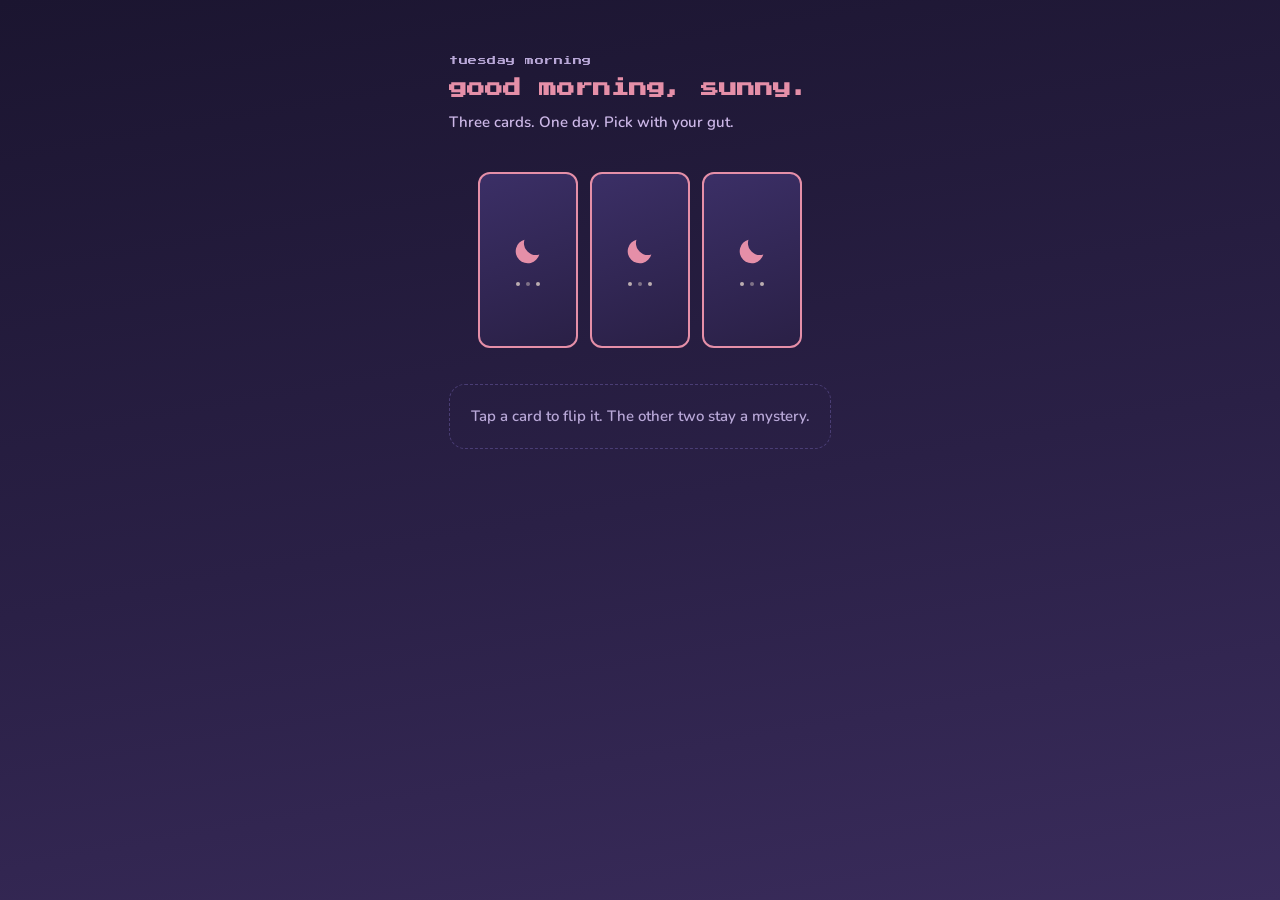
==== index.html @ acf89c97 "Step 1:static card picker" ====
<!doctype html>
<html lang="en">
<head>
  <meta charset="utf-8">
  <meta name="viewport" content="width=device-width, initial-scale=1">
  <title>Morning Card</title>
  <link rel="preconnect" href="https://fonts.googleapis.com">
  <link href="https://fonts.googleapis.com/css2?family=Nunito:wght@600;700;800&family=Press+Start+2P&display=swap" rel="stylesheet">
  <link rel="stylesheet" href="style.css">
</head>
<body>
  <main class="screen">

    <header class="greeting">
      <p class="label">tuesday morning</p>
      <h1 class="title">good morning, sunny.</h1>
      <p class="subtitle">Three cards. One day. Pick with your gut.</p>
    </header>

    <section class="cards" aria-label="Today's three cards">

      <button class="card" aria-label="Card 1, face down"
        data-name="The Slow Sun"
        data-message="Nothing has to be impressive today. A steady day beats a perfect one."
        data-nudge="Finish one real thing before noon, then see how you feel.">
        <span class="card-inner">
          <span class="face back">
            <svg width="34" height="34" viewBox="0 0 24 24" aria-hidden="true"><path d="M20 14.5A8.5 8.5 0 0 1 9.5 4 8.5 8.5 0 1 0 20 14.5z" fill="currentColor"/></svg>
            <span class="dots"><i></i><i></i><i></i></span>
          </span>
          <span class="face front">
            <svg width="46" height="46" viewBox="0 0 24 24" fill="none" stroke="currentColor" stroke-width="1.8" stroke-linecap="round" stroke-linejoin="round" aria-hidden="true"><circle cx="12" cy="12" r="4.5"/><path d="M12 2.5v2.5M12 19v2.5M2.5 12H5M19 12h2.5M5.3 5.3l1.8 1.8M16.9 16.9l1.8 1.8M5.3 18.7l1.8-1.8M16.9 7.1l1.8-1.8"/></svg>
            <span class="card-name">The Slow Sun</span>
          </span>
        </span>
      </button>

      <button class="card" aria-label="Card 2, face down"
        data-name="The Small Key"
        data-message="The thing you keep avoiding is smaller than it looks. Today it opens easily."
        data-nudge="Give the avoided task ten minutes. Set a timer and just start.">
        <span class="card-inner">
          <span class="face back">
            <svg width="34" height="34" viewBox="0 0 24 24" aria-hidden="true"><path d="M20 14.5A8.5 8.5 0 0 1 9.5 4 8.5 8.5 0 1 0 20 14.5z" fill="currentColor"/></svg>
            <span class="dots"><i></i><i></i><i></i></span>
          </span>
          <span class="face front">
            <svg width="46" height="46" viewBox="0 0 24 24" fill="none" stroke="currentColor" stroke-width="1.8" stroke-linecap="round" stroke-linejoin="round" aria-hidden="true"><circle cx="8" cy="15" r="4.5"/><path d="M11.2 11.8L20 3M16 7l3 3M14 9l2 2"/></svg>
            <span class="card-name">The Small Key</span>
          </span>
        </span>
      </button>

      <button class="card" aria-label="Card 3, face down"
        data-name="The Quiet Moon"
        data-message="Good ideas show up when you stop forcing them. Leave a little room for one."
        data-nudge="Take a short walk with your phone in your pocket.">
        <span class="card-inner">
          <span class="face back">
            <svg width="34" height="34" viewBox="0 0 24 24" aria-hidden="true"><path d="M20 14.5A8.5 8.5 0 0 1 9.5 4 8.5 8.5 0 1 0 20 14.5z" fill="currentColor"/></svg>
            <span class="dots"><i></i><i></i><i></i></span>
          </span>
          <span class="face front">
            <svg width="46" height="46" viewBox="0 0 24 24" fill="none" stroke="currentColor" stroke-width="1.8" stroke-linecap="round" stroke-linejoin="round" aria-hidden="true"><path d="M20 14.5A8.5 8.5 0 0 1 9.5 4 8.5 8.5 0 1 0 20 14.5z"/></svg>
            <span class="card-name">The Quiet Moon</span>
          </span>
        </span>
      </button>

    </section>

    <section class="reading-area">
      <p id="prompt" class="prompt">Tap a card to flip it. The other two stay a mystery.</p>

      <article id="reading" class="reading" hidden>
        <h2 id="reading-name" class="reading-name"></h2>
        <p id="reading-message" class="reading-message"></p>
        <hr>
        <p class="nudge-label">TINY NUDGE</p>
        <p id="reading-nudge" class="nudge"></p>
      </article>
    </section>

  </main>

  <script src="app.js"></script>
</body>
</html>
---- style.css ----
/* ---------- Colors and sizes live here, so they're easy to change ---------- */
:root {
  --bg-top: #1b1530;
  --bg-mid: #2a2046;
  --bg-bottom: #3a2c5c;
  --panel: #2f2550;
  --border: #4a3d75;
  --cream: #f6e7d8;
  --ink: #2a2046;
  --muted: #b9a8d8;
  --soft: #cdb8e8;
  --accent: #e58fa8;   /* change this one line to recolor the whole app */
}

* { box-sizing: border-box; }

body {
  margin: 0;
  min-height: 100vh;
  font-family: 'Nunito', system-ui, sans-serif;
  color: var(--cream);
  background: linear-gradient(170deg, var(--bg-top) 0%, var(--bg-mid) 55%, var(--bg-bottom) 100%);
  background-attachment: fixed;
}

/* Centered column that looks like a phone screen even on a laptop */
.screen {
  max-width: 430px;
  margin: 0 auto;
  padding: 56px 24px 32px;
}

/* ---------- Header ---------- */
.label {
  font-family: 'Press Start 2P', monospace;
  font-size: 9px;
  letter-spacing: 0.5px;
  color: var(--muted);
  margin: 0 0 10px;
}
.title {
  font-family: 'Press Start 2P', monospace;
  font-size: 18px;
  line-height: 1.5;
  color: var(--accent);
  margin: 0 0 10px;
}
.subtitle {
  font-size: 15px;
  font-weight: 600;
  color: var(--soft);
  margin: 0;
}

/* ---------- The three cards ---------- */
.cards {
  display: flex;
  justify-content: center;
  gap: 12px;
  margin-top: 40px;
}

.card {
  width: 100px;
  height: 176px;
  padding: 0;
  border: 0;
  background: transparent;
  cursor: pointer;
  perspective: 700px;            /* gives the flip its 3D depth */
  transition: opacity 0.4s;
  font-family: inherit;
}
.card:focus-visible { outline: 2px solid var(--cream); outline-offset: 4px; border-radius: 12px; }

/* The inner part is what actually rotates */
.card-inner {
  display: block;
  position: relative;
  width: 100%;
  height: 100%;
  transform-style: preserve-3d;
  transition: transform 0.7s;
}
.card.flipped .card-inner { transform: rotateY(180deg); }
.card.dimmed { opacity: 0.38; }

/* Both faces sit on top of each other; backface-visibility hides whichever one faces away */
.face {
  position: absolute;
  inset: 0;
  display: flex;
  flex-direction: column;
  align-items: center;
  border-radius: 12px;
  border: 2px solid var(--accent);
  -webkit-backface-visibility: hidden;
  backface-visibility: hidden;
}

.back {
  justify-content: center;
  gap: 14px;
  color: var(--accent);
  background: linear-gradient(160deg, #3b2f66, #2a2046);
}
.dots { display: flex; gap: 6px; }
.dots i { width: 4px; height: 4px; border-radius: 50%; background: var(--cream); opacity: 0.7; }
.dots i:nth-child(2) { opacity: 0.4; }

.front {
  justify-content: space-between;
  padding: 24px 8px 12px;
  color: var(--ink);
  background: var(--cream);
  transform: rotateY(180deg);    /* pre-turned so it faces forward after the flip */
}
.card-name {
  font-size: 12px;
  font-weight: 800;
  line-height: 1.25;
  text-align: center;
}

/* ---------- Reading below the cards ---------- */
.reading-area { margin-top: 36px; }

.prompt {
  margin: 0;
  padding: 20px;
  border: 1px dashed var(--border);
  border-radius: 16px;
  text-align: center;
  font-size: 15px;
  font-weight: 600;
  line-height: 1.5;
  color: var(--muted);
}

.reading {
  padding: 22px 20px;
  background: var(--panel);
  border: 1px solid var(--border);
  border-radius: 18px;
}
.reading-name {
  font-family: 'Press Start 2P', monospace;
  font-size: 11px;
  line-height: 1.5;
  color: var(--accent);
  margin: 0 0 12px;
}
.reading-message { font-size: 17px; font-weight: 700; line-height: 1.5; margin: 0; }
.reading hr { border: 0; height: 1px; background: var(--border); margin: 16px 0; }
.nudge-label { font-size: 11px; font-weight: 800; letter-spacing: 1px; color: var(--muted); margin: 0 0 4px; }
.nudge { font-size: 15px; font-weight: 700; line-height: 1.45; margin: 0; }
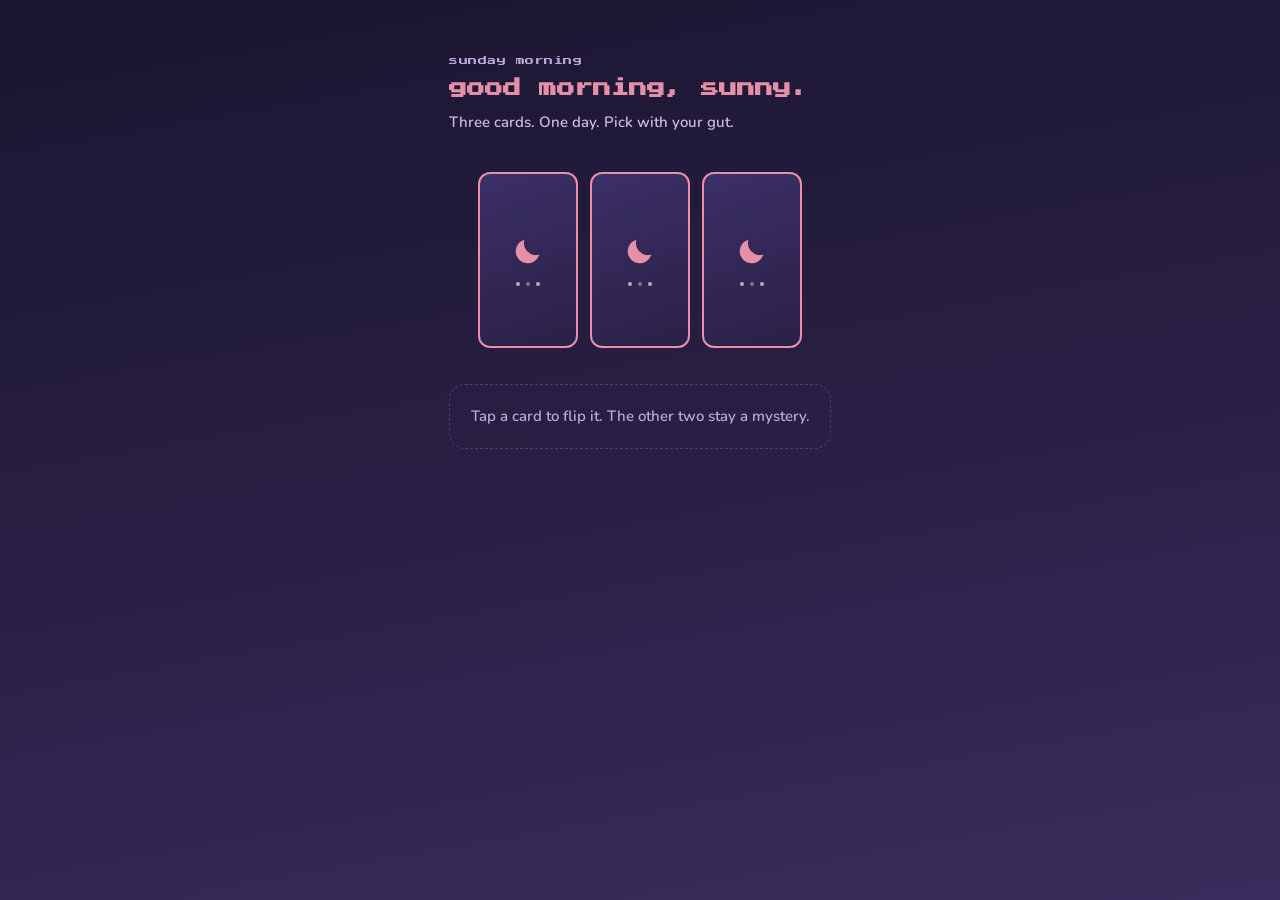
==== commit 29e94e9c: "Step 2:daily seeded pick" ====
--- a/index.html
+++ b/index.html
@@ -12,62 +12,12 @@
   <main class="screen">
 
     <header class="greeting">
-      <p class="label">tuesday morning</p>
+      <p class="label" id="day-label">morning</p>
       <h1 class="title">good morning, sunny.</h1>
       <p class="subtitle">Three cards. One day. Pick with your gut.</p>
     </header>
 
-    <section class="cards" aria-label="Today's three cards">
-
-      <button class="card" aria-label="Card 1, face down"
-        data-name="The Slow Sun"
-        data-message="Nothing has to be impressive today. A steady day beats a perfect one."
-        data-nudge="Finish one real thing before noon, then see how you feel.">
-        <span class="card-inner">
-          <span class="face back">
-            <svg width="34" height="34" viewBox="0 0 24 24" aria-hidden="true"><path d="M20 14.5A8.5 8.5 0 0 1 9.5 4 8.5 8.5 0 1 0 20 14.5z" fill="currentColor"/></svg>
-            <span class="dots"><i></i><i></i><i></i></span>
-          </span>
-          <span class="face front">
-            <svg width="46" height="46" viewBox="0 0 24 24" fill="none" stroke="currentColor" stroke-width="1.8" stroke-linecap="round" stroke-linejoin="round" aria-hidden="true"><circle cx="12" cy="12" r="4.5"/><path d="M12 2.5v2.5M12 19v2.5M2.5 12H5M19 12h2.5M5.3 5.3l1.8 1.8M16.9 16.9l1.8 1.8M5.3 18.7l1.8-1.8M16.9 7.1l1.8-1.8"/></svg>
-            <span class="card-name">The Slow Sun</span>
-          </span>
-        </span>
-      </button>
-
-      <button class="card" aria-label="Card 2, face down"
-        data-name="The Small Key"
-        data-message="The thing you keep avoiding is smaller than it looks. Today it opens easily."
-        data-nudge="Give the avoided task ten minutes. Set a timer and just start.">
-        <span class="card-inner">
-          <span class="face back">
-            <svg width="34" height="34" viewBox="0 0 24 24" aria-hidden="true"><path d="M20 14.5A8.5 8.5 0 0 1 9.5 4 8.5 8.5 0 1 0 20 14.5z" fill="currentColor"/></svg>
-            <span class="dots"><i></i><i></i><i></i></span>
-          </span>
-          <span class="face front">
-            <svg width="46" height="46" viewBox="0 0 24 24" fill="none" stroke="currentColor" stroke-width="1.8" stroke-linecap="round" stroke-linejoin="round" aria-hidden="true"><circle cx="8" cy="15" r="4.5"/><path d="M11.2 11.8L20 3M16 7l3 3M14 9l2 2"/></svg>
-            <span class="card-name">The Small Key</span>
-          </span>
-        </span>
-      </button>
-
-      <button class="card" aria-label="Card 3, face down"
-        data-name="The Quiet Moon"
-        data-message="Good ideas show up when you stop forcing them. Leave a little room for one."
-        data-nudge="Take a short walk with your phone in your pocket.">
-        <span class="card-inner">
-          <span class="face back">
-            <svg width="34" height="34" viewBox="0 0 24 24" aria-hidden="true"><path d="M20 14.5A8.5 8.5 0 0 1 9.5 4 8.5 8.5 0 1 0 20 14.5z" fill="currentColor"/></svg>
-            <span class="dots"><i></i><i></i><i></i></span>
-          </span>
-          <span class="face front">
-            <svg width="46" height="46" viewBox="0 0 24 24" fill="none" stroke="currentColor" stroke-width="1.8" stroke-linecap="round" stroke-linejoin="round" aria-hidden="true"><path d="M20 14.5A8.5 8.5 0 0 1 9.5 4 8.5 8.5 0 1 0 20 14.5z"/></svg>
-            <span class="card-name">The Quiet Moon</span>
-          </span>
-        </span>
-      </button>
-
-    </section>
+    <section class="cards" id="cards" aria-label="Today's three cards"></section>
 
     <section class="reading-area">
       <p id="prompt" class="prompt">Tap a card to flip it. The other two stay a mystery.</p>
@@ -83,6 +33,7 @@
 
   </main>
 
+  <script src="cards.js"></script>
   <script src="app.js"></script>
 </body>
-</html>
+</html>
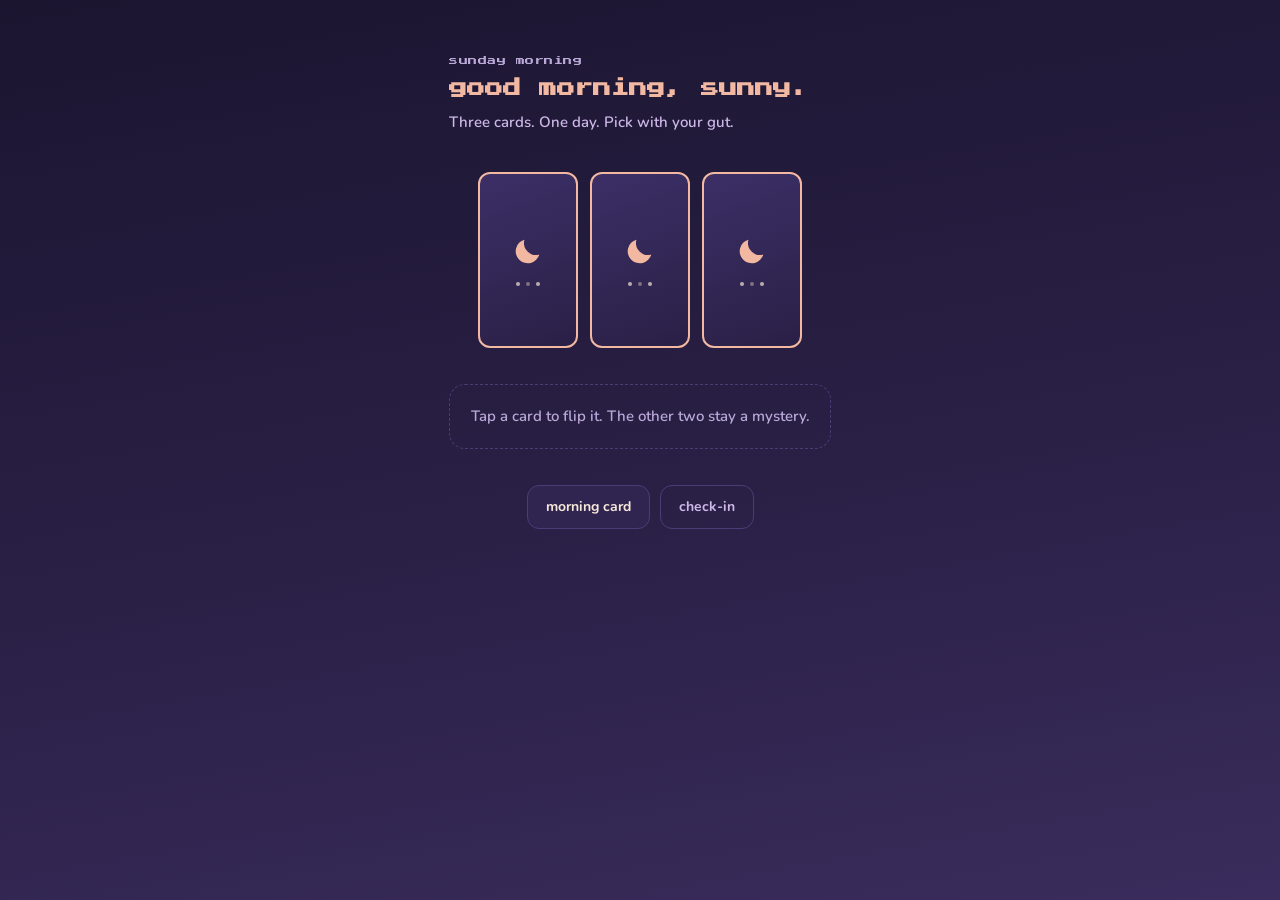
==== commit 8e082c43: "Step 4: PWA files" ====
--- a/index.html
+++ b/index.html
@@ -2,7 +2,14 @@
 <html lang="en">
 <head>
   <meta charset="utf-8">
-  <meta name="viewport" content="width=device-width, initial-scale=1">
+  <meta name="viewport" content="width=device-width, initial-scale=1, viewport-fit=cover">
+  <link rel="manifest" href="manifest.json">
+  <meta name="theme-color" content="#1b1530">
+  <meta name="mobile-web-app-capable" content="yes">
+  <meta name="apple-mobile-web-app-capable" content="yes">
+  <meta name="apple-mobile-web-app-status-bar-style" content="black-translucent">
+  <meta name="apple-mobile-web-app-title" content="Morning Card">
+  <link rel="apple-touch-icon" href="icons/apple-touch-icon.png">
   <title>Morning Card</title>
   <link rel="preconnect" href="https://fonts.googleapis.com">
   <link href="https://fonts.googleapis.com/css2?family=Nunito:wght@600;700;800&family=Press+Start+2P&display=swap" rel="stylesheet">
@@ -31,9 +38,15 @@
       </article>
     </section>
 
+    <nav class="nav" aria-label="Main">
+      <a href="index.html" aria-current="page">morning card</a>
+      <a href="checkin.html">check-in</a>
+    </nav>
+
   </main>
 
   <script src="cards.js"></script>
   <script src="app.js"></script>
+  <script src="pwa.js"></script>
 </body>
 </html>
--- a/style.css
+++ b/style.css
@@ -9,7 +9,7 @@
   --ink: #2a2046;
   --muted: #b9a8d8;
   --soft: #cdb8e8;
-  --accent: #e58fa8;   /* change this one line to recolor the whole app */
+  --accent: #f2b8a2;   /* change this one line to recolor the whole app */
 }
 
 * { box-sizing: border-box; }
@@ -27,7 +27,8 @@
 .screen {
   max-width: 430px;
   margin: 0 auto;
-  padding: 56px 24px 32px;
+  /* env(safe-area-inset-*) keeps content clear of the iPhone notch and home bar */
+  padding: calc(56px + env(safe-area-inset-top, 0px)) 24px calc(32px + env(safe-area-inset-bottom, 0px));
 }
 
 /* ---------- Header ---------- */
@@ -154,3 +155,114 @@
 .reading hr { border: 0; height: 1px; background: var(--border); margin: 16px 0; }
 .nudge-label { font-size: 11px; font-weight: 800; letter-spacing: 1px; color: var(--muted); margin: 0 0 4px; }
 .nudge { font-size: 15px; font-weight: 700; line-height: 1.45; margin: 0; }
+
+/* ======================= Step 3: check-in page + nav ======================= */
+
+.question {
+  font-size: 28px;
+  font-weight: 800;
+  line-height: 1.2;
+  margin: 0 0 10px;
+}
+
+.form { margin-top: 24px; display: flex; flex-direction: column; gap: 10px; }
+
+textarea {
+  width: 100%;
+  padding: 14px;
+  background: #261e42;
+  border: 1px solid var(--border);
+  border-radius: 14px;
+  color: var(--cream);
+  font-family: inherit;
+  font-size: 16px;
+  font-weight: 600;
+  line-height: 1.5;
+  resize: none;
+}
+textarea::placeholder { color: var(--muted); }
+textarea:focus-visible, .primary-button:focus-visible, .nav a:focus-visible {
+  outline: 2px solid var(--cream);
+  outline-offset: 3px;
+}
+
+.primary-button {
+  height: 48px;
+  border: 0;
+  border-radius: 14px;
+  background: var(--accent);
+  color: var(--ink);
+  font-family: inherit;
+  font-size: 16px;
+  font-weight: 800;
+  cursor: pointer;
+}
+
+.verdict { display: flex; gap: 12px; align-items: flex-start; margin-top: 22px; }
+.verdict[hidden] { display: none; }
+.judge-avatar {
+  width: 40px; height: 40px; flex-shrink: 0;
+  display: flex; align-items: center; justify-content: center;
+  border-radius: 50%;
+  background: #382d5e;
+  border: 1px solid var(--border);
+  color: var(--accent);
+}
+.verdict-bubble {
+  flex-grow: 1;
+  padding: 16px 18px;
+  background: var(--panel);
+  border: 1px solid var(--border);
+  border-radius: 4px 18px 18px 18px;
+}
+.verdict-label {
+  font-family: 'Press Start 2P', monospace;
+  font-size: 8px;
+  letter-spacing: 0.5px;
+  color: var(--accent);
+  margin: 0 0 8px;
+}
+.verdict-text { font-size: 17px; font-weight: 700; line-height: 1.5; margin: 0; }
+
+.history { margin-top: 32px; }
+.history-title {
+  font-family: 'Press Start 2P', monospace;
+  font-size: 9px;
+  letter-spacing: 0.5px;
+  color: var(--muted);
+  margin: 0 0 12px;
+}
+.history-empty { color: var(--muted); font-size: 14px; font-weight: 600; margin: 0; }
+.history-list { list-style: none; margin: 0; padding: 0; display: flex; flex-direction: column; gap: 10px; }
+.history-item {
+  padding: 14px 16px;
+  background: #382d5e;
+  border: 1px solid var(--border);
+  border-radius: 14px;
+}
+.history-item p { margin: 0; }
+.history-meta { font-size: 11px; font-weight: 800; letter-spacing: 0.5px; color: var(--muted); margin-bottom: 4px !important; }
+.history-food { font-size: 15px; font-weight: 700; margin-bottom: 4px !important; }
+.history-verdict { font-size: 14px; font-weight: 600; color: var(--soft); }
+
+/* Bottom navigation between the two pages */
+.nav { display: flex; justify-content: center; gap: 10px; margin-top: 36px; }
+.nav a {
+  display: inline-flex;
+  align-items: center;
+  height: 44px;
+  padding: 0 18px;
+  border: 1px solid var(--border);
+  border-radius: 12px;
+  color: var(--soft);
+  font-size: 14px;
+  font-weight: 700;
+  text-decoration: none;
+}
+.nav a[aria-current="page"] { background: var(--panel); color: var(--cream); }
+
+/* Hidden visually but still read by screen readers */
+.visually-hidden {
+  position: absolute; width: 1px; height: 1px; overflow: hidden;
+  clip: rect(0 0 0 0); white-space: nowrap;
+}
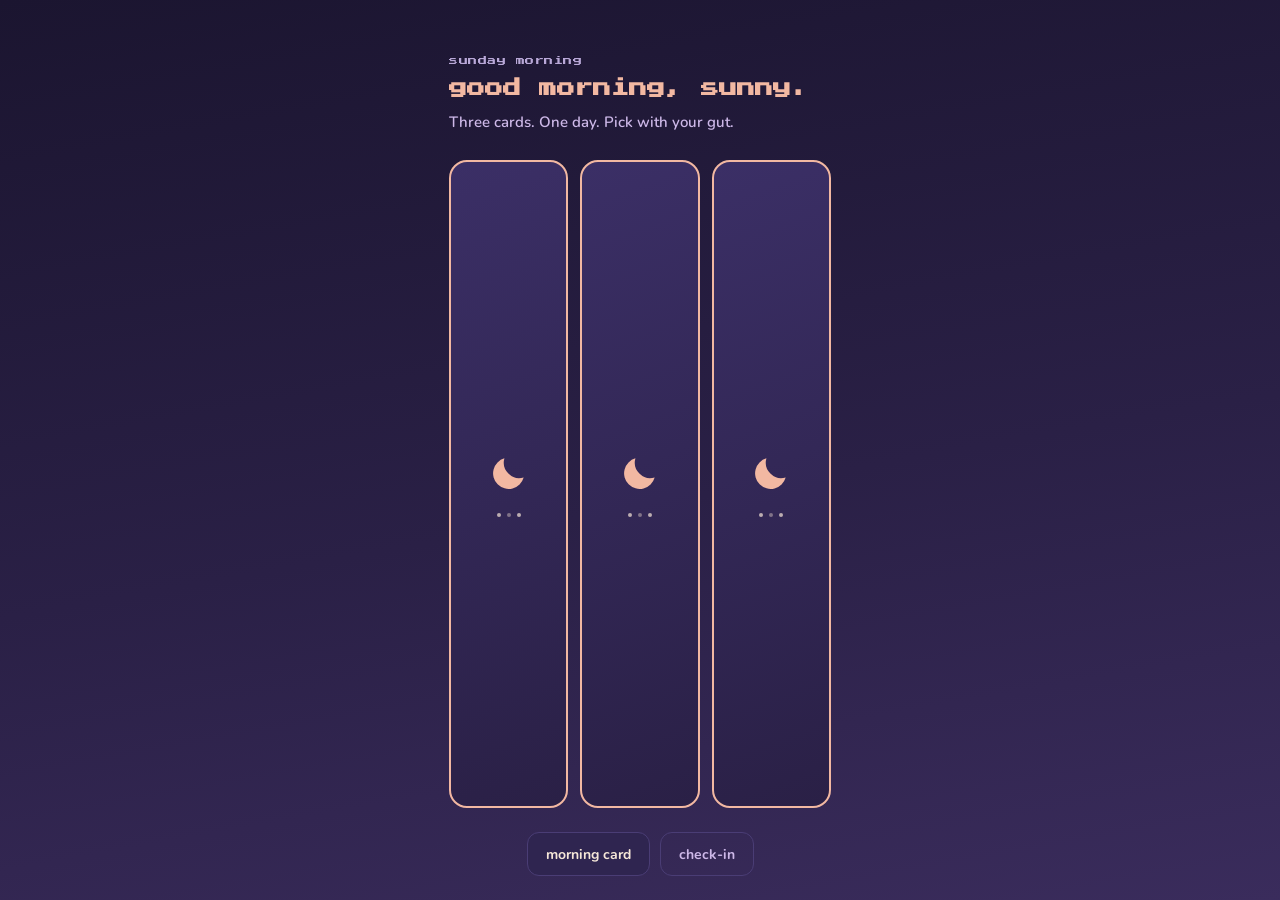
==== commit 0d05f0ce: "Big Cards and auto check-in" ====
--- a/index.html
+++ b/index.html
@@ -21,25 +21,13 @@
     <header class="greeting">
       <p class="label" id="day-label">morning</p>
       <h1 class="title">good morning, sunny.</h1>
-      <p class="subtitle">Three cards. One day. Pick with your gut.</p>
+      <p class="subtitle" id="subtitle">Three cards. One day. Pick with your gut.</p>
     </header>
 
     <section class="cards" id="cards" aria-label="Today's three cards"></section>
 
-    <section class="reading-area">
-      <p id="prompt" class="prompt">Tap a card to flip it. The other two stay a mystery.</p>
-
-      <article id="reading" class="reading" hidden>
-        <h2 id="reading-name" class="reading-name"></h2>
-        <p id="reading-message" class="reading-message"></p>
-        <hr>
-        <p class="nudge-label">TINY NUDGE</p>
-        <p id="reading-nudge" class="nudge"></p>
-      </article>
-    </section>
-
     <nav class="nav" aria-label="Main">
-      <a href="index.html" aria-current="page">morning card</a>
+      <a href="index.html?card" aria-current="page">morning card</a>
       <a href="checkin.html">check-in</a>
     </nav>
 
--- a/style.css
+++ b/style.css
@@ -27,8 +27,12 @@
 .screen {
   max-width: 430px;
   margin: 0 auto;
+  min-height: 100vh;
+  min-height: 100dvh;
+  display: flex;
+  flex-direction: column;
   /* env(safe-area-inset-*) keeps content clear of the iPhone notch and home bar */
-  padding: calc(56px + env(safe-area-inset-top, 0px)) 24px calc(32px + env(safe-area-inset-bottom, 0px));
+  padding: calc(56px + env(safe-area-inset-top, 0px)) 24px calc(24px + env(safe-area-inset-bottom, 0px));
 }
 
 /* ---------- Header ---------- */
@@ -53,38 +57,51 @@
   margin: 0;
 }
 
-/* ---------- The three cards ---------- */
+/* ---------- The three big cards ---------- */
 .cards {
+  flex: 1;
   display: flex;
-  justify-content: center;
-  gap: 12px;
-  margin-top: 40px;
+  min-height: 380px;
+  margin-top: 28px;
 }
 
 .card {
-  width: 100px;
-  height: 176px;
+  flex: 1 1 0;
+  min-width: 0;
+  margin: 0 6px;
   padding: 0;
   border: 0;
   background: transparent;
   cursor: pointer;
-  perspective: 700px;            /* gives the flip its 3D depth */
-  transition: opacity 0.4s;
+  perspective: 1000px;           /* gives the flip its 3D depth */
   font-family: inherit;
-}
-.card:focus-visible { outline: 2px solid var(--cream); outline-offset: 4px; border-radius: 12px; }
-
-/* The inner part is what actually rotates */
+  /* flex-grow is what makes the picked card expand over the screen */
+  transition: flex-grow 0.7s ease, opacity 0.5s ease, margin 0.7s ease;
+}
+.card:first-child { margin-left: 0; }
+.card:last-child { margin-right: 0; }
+.card:focus-visible { outline: 2px solid var(--cream); outline-offset: 4px; border-radius: 18px; }
+
+/* After you pick: the other two shrink to nothing and fade out, the picked one takes the whole row */
+.cards.picked .card { cursor: default; }
+.cards.picked .card:not(.flipped) {
+  flex-grow: 0;
+  margin: 0;
+  opacity: 0;
+  overflow: hidden;
+  pointer-events: none;
+}
+.cards.picked .card.flipped { margin: 0; }
+
 .card-inner {
   display: block;
   position: relative;
   width: 100%;
   height: 100%;
   transform-style: preserve-3d;
-  transition: transform 0.7s;
+  transition: transform 0.8s;
 }
 .card.flipped .card-inner { transform: rotateY(180deg); }
-.card.dimmed { opacity: 0.38; }
 
 /* Both faces sit on top of each other; backface-visibility hides whichever one faces away */
 .face {
@@ -93,7 +110,7 @@
   display: flex;
   flex-direction: column;
   align-items: center;
-  border-radius: 12px;
+  border-radius: 18px;
   border: 2px solid var(--accent);
   -webkit-backface-visibility: hidden;
   backface-visibility: hidden;
@@ -101,7 +118,7 @@
 
 .back {
   justify-content: center;
-  gap: 14px;
+  gap: 18px;
   color: var(--accent);
   background: linear-gradient(160deg, #3b2f66, #2a2046);
 }
@@ -109,52 +126,26 @@
 .dots i { width: 4px; height: 4px; border-radius: 50%; background: var(--cream); opacity: 0.7; }
 .dots i:nth-child(2) { opacity: 0.4; }
 
+/* The face you read: icon, name, message and nudge all live ON the card */
 .front {
-  justify-content: space-between;
-  padding: 24px 8px 12px;
+  justify-content: center;
+  gap: 16px;
+  padding: 28px 22px;
+  text-align: center;
   color: var(--ink);
   background: var(--cream);
   transform: rotateY(180deg);    /* pre-turned so it faces forward after the flip */
 }
-.card-name {
-  font-size: 12px;
-  font-weight: 800;
-  line-height: 1.25;
-  text-align: center;
-}
-
-/* ---------- Reading below the cards ---------- */
-.reading-area { margin-top: 36px; }
-
-.prompt {
-  margin: 0;
-  padding: 20px;
-  border: 1px dashed var(--border);
-  border-radius: 16px;
-  text-align: center;
-  font-size: 15px;
-  font-weight: 600;
-  line-height: 1.5;
-  color: var(--muted);
-}
-
-.reading {
-  padding: 22px 20px;
-  background: var(--panel);
-  border: 1px solid var(--border);
-  border-radius: 18px;
-}
-.reading-name {
-  font-family: 'Press Start 2P', monospace;
-  font-size: 11px;
-  line-height: 1.5;
-  color: var(--accent);
-  margin: 0 0 12px;
-}
-.reading-message { font-size: 17px; font-weight: 700; line-height: 1.5; margin: 0; }
-.reading hr { border: 0; height: 1px; background: var(--border); margin: 16px 0; }
-.nudge-label { font-size: 11px; font-weight: 800; letter-spacing: 1px; color: var(--muted); margin: 0 0 4px; }
-.nudge { font-size: 15px; font-weight: 700; line-height: 1.45; margin: 0; }
+.card-icon svg { width: 72px; height: 72px; }
+.card-title {
+  font-family: 'Press Start 2P', monospace;
+  font-size: 13px;
+  line-height: 1.6;
+}
+.card-message { font-size: 20px; font-weight: 800; line-height: 1.4; }
+.card-rule { width: 48px; height: 3px; border-radius: 2px; background: var(--accent); }
+.card-nudge-label { font-size: 11px; font-weight: 800; letter-spacing: 1px; color: #6b5a8a; }
+.card-nudge { font-size: 16px; font-weight: 700; line-height: 1.45; }
 
 /* ======================= Step 3: check-in page + nav ======================= */
 
@@ -246,7 +237,7 @@
 .history-verdict { font-size: 14px; font-weight: 600; color: var(--soft); }
 
 /* Bottom navigation between the two pages */
-.nav { display: flex; justify-content: center; gap: 10px; margin-top: 36px; }
+.nav { display: flex; justify-content: center; gap: 10px; margin-top: 24px; }
 .nav a {
   display: inline-flex;
   align-items: center;
